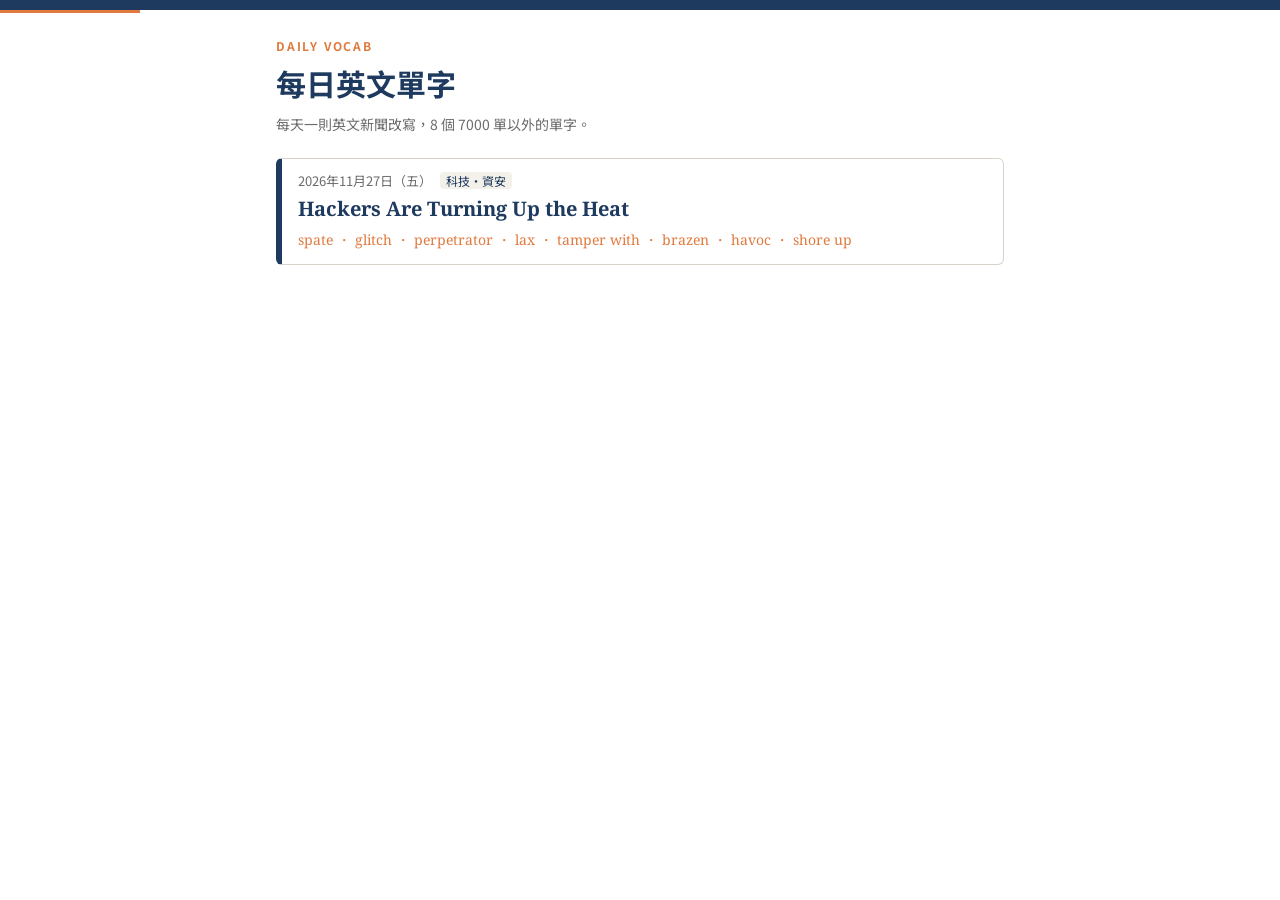
==== docs/index.html @ a1ea2b61 "Move built site into docs/ Generated pages and CNAME now live under docs/ so the repo root only hold" ====
<!DOCTYPE html>
<html lang="zh-Hant">
<head>
<meta charset="utf-8">
<meta name="viewport" content="width=device-width, initial-scale=1">
<title>每日英文單字</title>
<meta name="description" content="從每日英文新聞學 7000 單以外的單字">
<link rel="preconnect" href="https://fonts.googleapis.com">
<link rel="preconnect" href="https://fonts.gstatic.com" crossorigin>
<link href="https://fonts.googleapis.com/css2?family=Noto+Sans+TC:wght@400;700;900&family=Noto+Serif:wght@400;700&display=swap" rel="stylesheet">
<style>
  :root{--main:#1E3A5F;--accent:#E07A3F;--soft:#F4F1EA;--line:#D9D3C7;--ink:#222;--mute:#6B6B6B;color-scheme:light}
  *{box-sizing:border-box;margin:0;padding:0}
  body{font-family:"Noto Sans TC","Noto Sans CJK TC","PingFang TC",sans-serif;color:var(--ink);background:#fff;line-height:1.6}
  .en{font-family:"Noto Serif","DejaVu Serif",Georgia,serif}
  .topbar{height:10px;background:var(--main);position:relative}
  .topbar::after{content:"";position:absolute;left:0;bottom:-3px;width:140px;height:3px;background:var(--accent)}
  .wrap{max-width:760px;margin:0 auto;padding:26px 16px 48px}
  .kicker{font-size:12px;letter-spacing:.15em;color:var(--accent);font-weight:700}
  h1{font-size:30px;color:var(--main);margin:4px 0 6px}
  .sub{color:var(--mute);font-size:14px;margin-bottom:22px}
  .item{display:block;text-decoration:none;color:inherit;border:1px solid var(--line);border-left:6px solid var(--main);border-radius:6px;padding:12px 16px;margin-bottom:12px;transition:border-color .15s,background .15s}
  .item:hover{border-color:var(--accent);background:#FFFBF7}
  .d{font-size:13px;color:var(--mute)}
  .tp{margin-left:8px;font-size:12px;background:var(--soft);color:var(--main);border-radius:4px;padding:0 6px}
  .t{font-size:20px;font-weight:700;color:var(--main);margin:2px 0 4px}
  .ws{font-size:14px;color:var(--accent)}
</style>
</head>
<body>
<div class="topbar"></div>
<main class="wrap">
  <div class="kicker">DAILY VOCAB</div>
  <h1>每日英文單字</h1>
  <div class="sub">每天一則英文新聞改寫，8 個 7000 單以外的單字。</div>
  <a class="item" href="2026-11-27/">
      <div class="d">2026年11月27日（五）<span class="tp">科技・資安</span></div>
      <div class="t en">Hackers Are Turning Up the Heat</div>
      <div class="ws en">spate ・ glitch ・ perpetrator ・ lax ・ tamper with ・ brazen ・ havoc ・ shore up</div>
    </a>
</main>
</body>
</html>
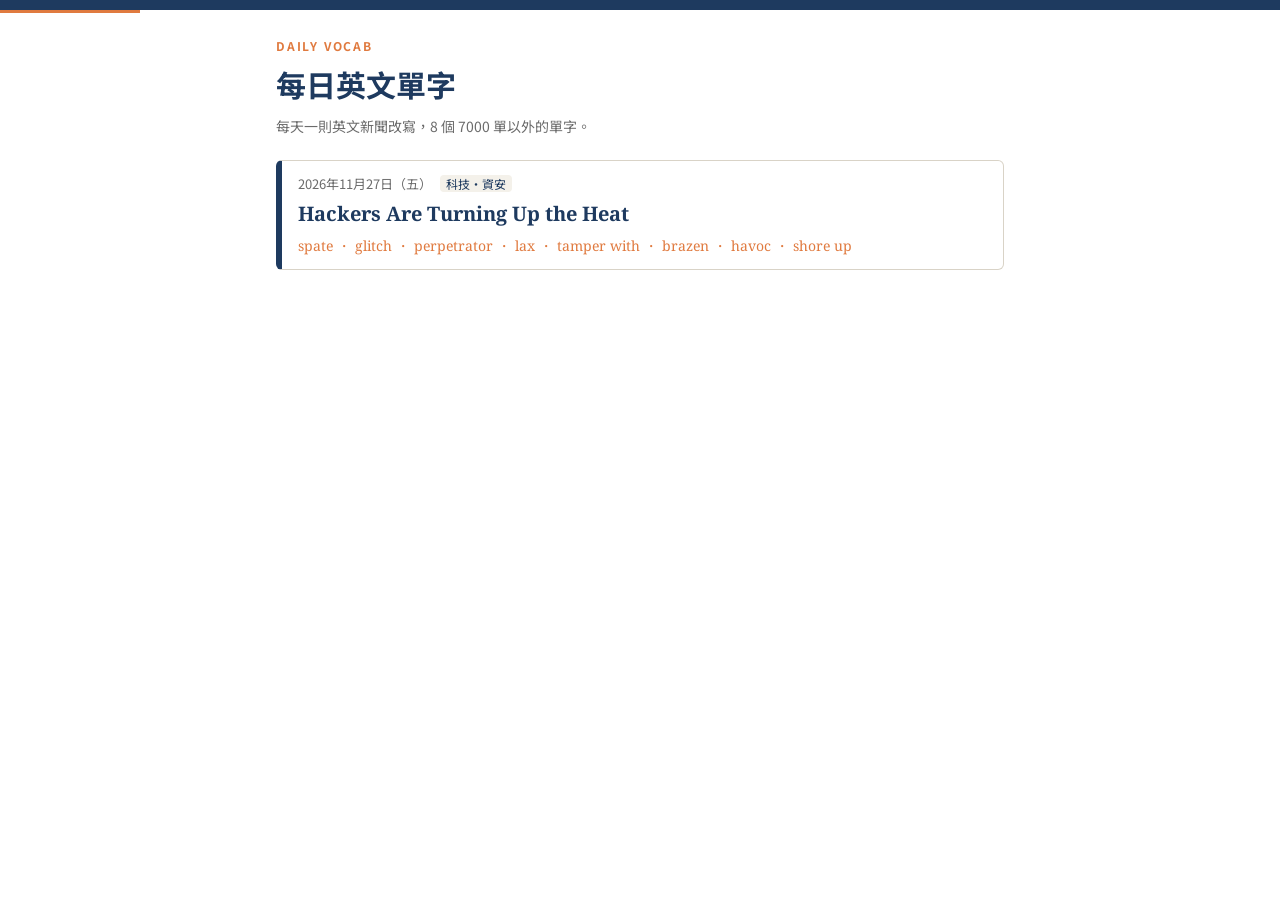
==== commit 0773c982: "refactor: extract page assets, validate lesson data, add skeleton generator - Move inline CSS/JS fro" ====
--- a/docs/index.html
+++ b/docs/index.html
@@ -3,20 +3,16 @@
 <head>
 <meta charset="utf-8">
 <meta name="viewport" content="width=device-width, initial-scale=1">
-<title>每日英文單字</title>
+<title>Daily Vocab｜每日英文單字</title>
+<link rel="icon" href="favicon.svg" type="image/svg+xml">
+<link rel="apple-touch-icon" href="apple-touch-icon.png">
 <meta name="description" content="從每日英文新聞學 7000 單以外的單字">
 <link rel="preconnect" href="https://fonts.googleapis.com">
 <link rel="preconnect" href="https://fonts.gstatic.com" crossorigin>
 <link href="https://fonts.googleapis.com/css2?family=Noto+Sans+TC:wght@400;700;900&family=Noto+Serif:wght@400;700&display=swap" rel="stylesheet">
+<link rel="stylesheet" href="assets/base.css?v=453e47bec5">
 <style>
-  :root{--main:#1E3A5F;--accent:#E07A3F;--soft:#F4F1EA;--line:#D9D3C7;--ink:#222;--mute:#6B6B6B;color-scheme:light}
-  *{box-sizing:border-box;margin:0;padding:0}
-  body{font-family:"Noto Sans TC","Noto Sans CJK TC","PingFang TC",sans-serif;color:var(--ink);background:#fff;line-height:1.6}
-  .en{font-family:"Noto Serif","DejaVu Serif",Georgia,serif}
-  .topbar{height:10px;background:var(--main);position:relative}
-  .topbar::after{content:"";position:absolute;left:0;bottom:-3px;width:140px;height:3px;background:var(--accent)}
-  .wrap{max-width:760px;margin:0 auto;padding:26px 16px 48px}
-  .kicker{font-size:12px;letter-spacing:.15em;color:var(--accent);font-weight:700}
+  .wrap{padding-top:26px}
   h1{font-size:30px;color:var(--main);margin:4px 0 6px}
   .sub{color:var(--mute);font-size:14px;margin-bottom:22px}
   .item{display:block;text-decoration:none;color:inherit;border:1px solid var(--line);border-left:6px solid var(--main);border-radius:6px;padding:12px 16px;margin-bottom:12px;transition:border-color .15s,background .15s}
--- a/docs/assets/base.css
+++ b/docs/assets/base.css
@@ -0,0 +1,11 @@
+/* Shared by the home page and daily pages. */
+:root{--main:#1E3A5F;--accent:#E07A3F;--soft:#F4F1EA;--line:#D9D3C7;--ink:#222;--mute:#6B6B6B;--hl:rgba(240,160,90,.32);--bg:#fff;color-scheme:light}
+*{box-sizing:border-box;margin:0;padding:0}
+html{-webkit-text-size-adjust:100%}
+body{font-family:"Noto Sans TC","Noto Sans CJK TC","PingFang TC",sans-serif;color:var(--ink);background:var(--bg);font-size:16px;line-height:1.65}
+.en{font-family:"Noto Serif","DejaVu Serif",Georgia,serif}
+a{color:var(--main)}
+.topbar{height:10px;background:var(--main);position:relative}
+.topbar::after{content:"";position:absolute;left:0;bottom:-3px;width:140px;height:3px;background:var(--accent)}
+.wrap{max-width:760px;margin:0 auto;padding:22px 16px 48px}
+.kicker{font-size:12px;letter-spacing:.15em;color:var(--accent);font-weight:700}
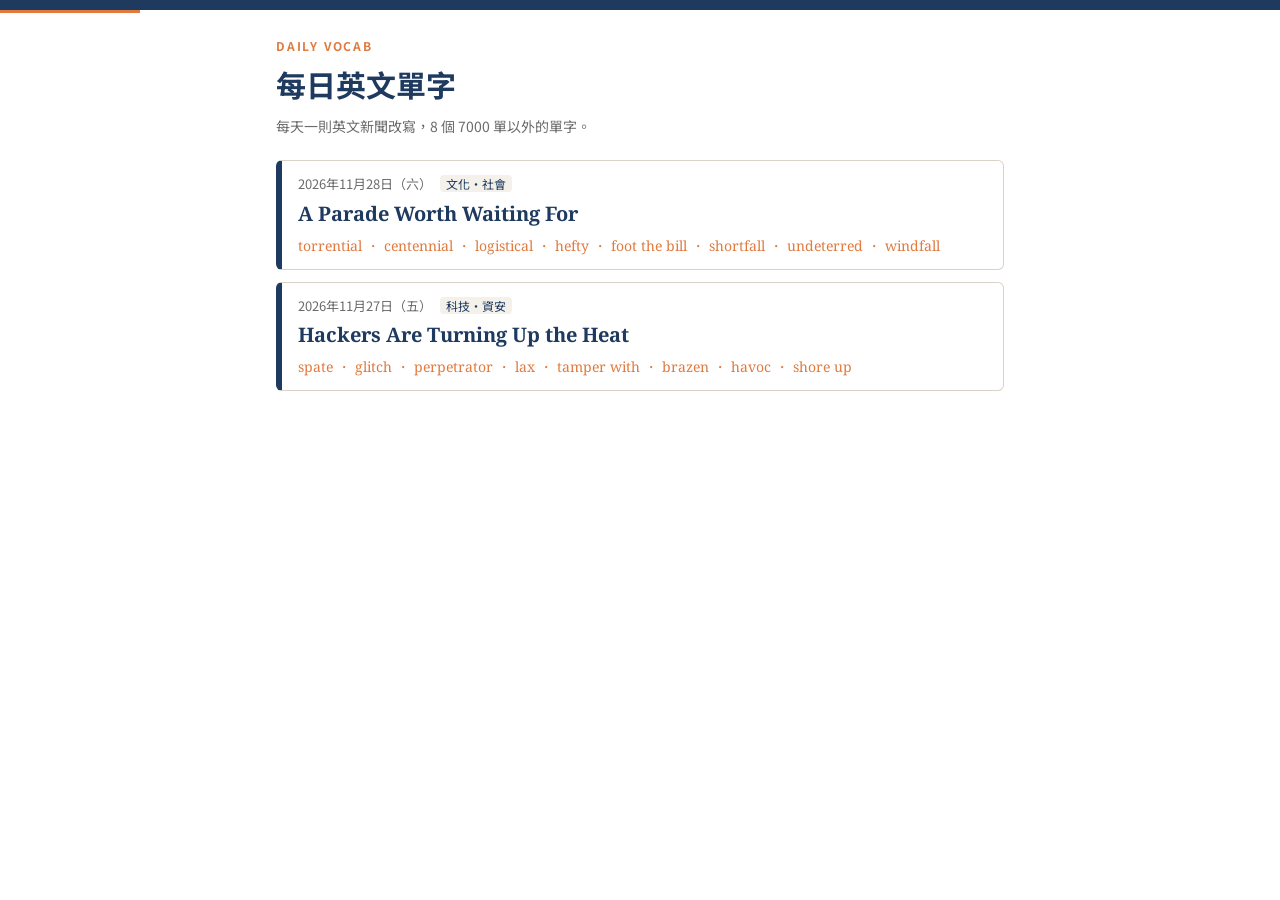
==== commit d7cea27d: "Add 2026-11-28 lesson Co-Authored-By: Claude Opus 5.5 <noreply@anthropic.com> Claude-Session: https:" ====
--- a/docs/index.html
+++ b/docs/index.html
@@ -10,7 +10,7 @@
 <link rel="preconnect" href="https://fonts.googleapis.com">
 <link rel="preconnect" href="https://fonts.gstatic.com" crossorigin>
 <link href="https://fonts.googleapis.com/css2?family=Noto+Sans+TC:wght@400;700;900&family=Noto+Serif:wght@400;700&display=swap" rel="stylesheet">
-<link rel="stylesheet" href="assets/base.css?v=453e47bec5">
+<link rel="stylesheet" href="assets/base.css?v=aced268a44">
 <style>
   .wrap{padding-top:26px}
   h1{font-size:30px;color:var(--main);margin:4px 0 6px}
@@ -29,7 +29,12 @@
   <div class="kicker">DAILY VOCAB</div>
   <h1>每日英文單字</h1>
   <div class="sub">每天一則英文新聞改寫，8 個 7000 單以外的單字。</div>
-  <a class="item" href="2026-11-27/">
+  <a class="item" href="2026-11-28/">
+      <div class="d">2026年11月28日（六）<span class="tp">文化・社會</span></div>
+      <div class="t en">A Parade Worth Waiting For</div>
+      <div class="ws en">torrential ・ centennial ・ logistical ・ hefty ・ foot the bill ・ shortfall ・ undeterred ・ windfall</div>
+    </a>
+<a class="item" href="2026-11-27/">
       <div class="d">2026年11月27日（五）<span class="tp">科技・資安</span></div>
       <div class="t en">Hackers Are Turning Up the Heat</div>
       <div class="ws en">spate ・ glitch ・ perpetrator ・ lax ・ tamper with ・ brazen ・ havoc ・ shore up</div>
